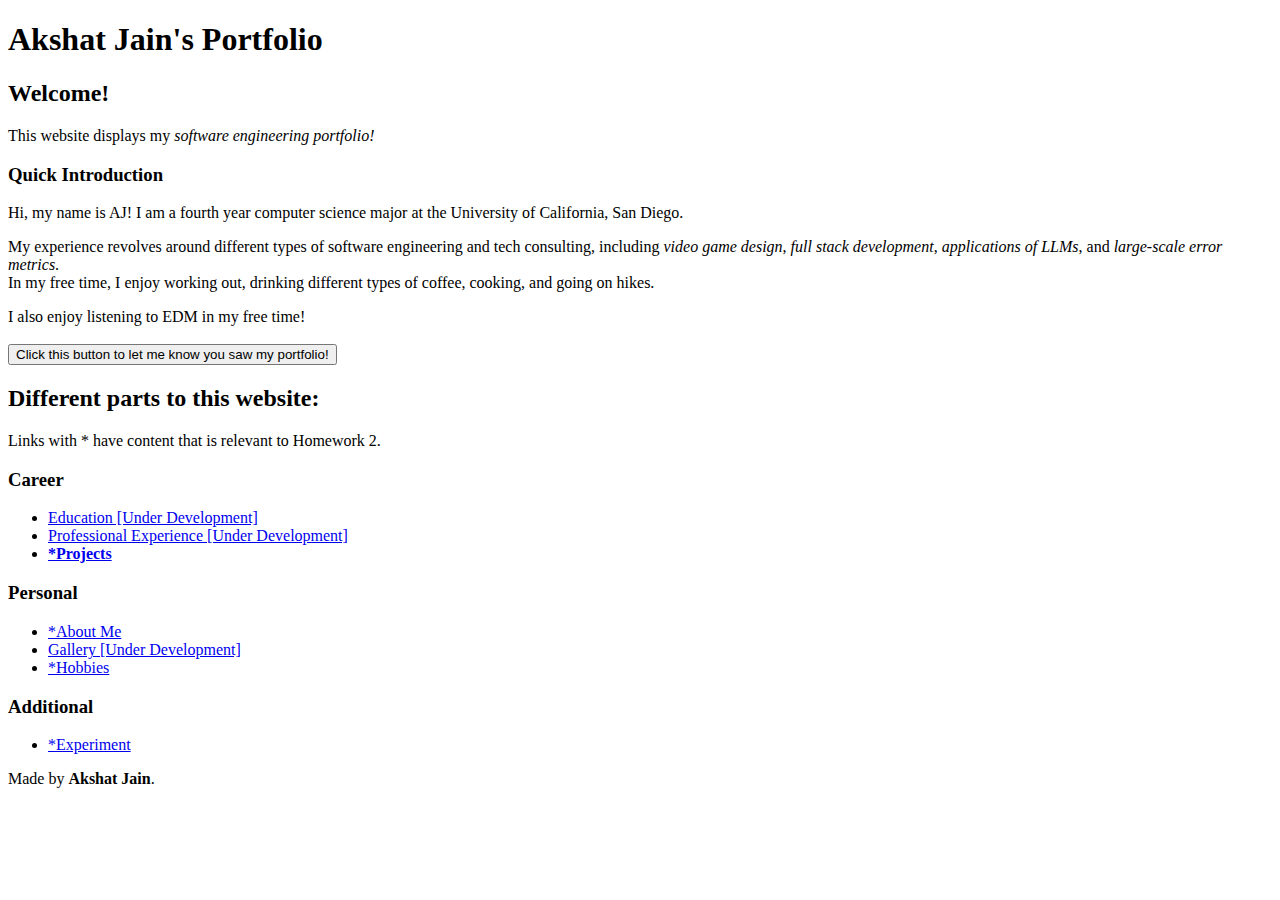
==== index.html @ a20045ee "Importing HW2 Repo to new repo" ====
<!DOCTYPE html>
<html lang="en">
  <head>
    <meta charset="utf-8" />
    <meta
      name="description"
      content="Akshat Jain's software engineering portfolio"
    />
    <meta name="keywords" content="Akshat, Jain, software, engineering" />
    <meta name="author" content="Akshat Jain" />
    <meta name="viewport" content="width=device-width, initial-scale=1.0" />
    <title>Akshat Jain's Portfolio</title>
    <link href="styles/main.css" rel="stylesheet" />
    <script>
      // placeholder for a third-party analytics script, as specified in the rubric.
    </script>
    <style>
      body {
        border: 0px solid black;
      }
    </style>
  </head>
  <body>
    <header>
      <h1>Akshat Jain's Portfolio</h1>
    </header>

    <main>
      <section>
        <hgroup>
          <h2>Welcome!</h2>
          <p>This website displays my <i>software engineering portfolio!</i></p>
        </hgroup>
      </section>

      <section>
        <h3>Quick Introduction</h3>
        <p>
          Hi, my name is AJ! I am a fourth year computer science major at the
          University of California, San Diego.
        </p>
        <p>
          My experience revolves around different types of software engineering
          and tech consulting, including <em>video game design</em>,
          <em>full stack development</em>, <em>applications of LLMs</em>, and
          <em>large-scale error metrics</em>.
          <br />
          In my free time, I enjoy working out, drinking different types of
          coffee, cooking, and going on hikes.
        </p>
        <aside>I also enjoy listening to EDM in my free time!</aside>
        <div>
          <br />
          <button onclick="">
            <!-- no action defined for now-->
            Click this button to let me know you saw my portfolio!
          </button>
        </div>
      </section>

      <div>
        <h2>Different parts to this website:</h2>
        <p>Links with * have content that is relevant to Homework 2.</p>
        <nav>
          <h3>Career</h3>
          <ul>
            <li>
              <a href="/career/education.html">Education [Under Development]</a>
            </li>
            <li>
              <a href="/career/professional.html"
                >Professional Experience [Under Development]</a
              >
            </li>
            <li>
              <a href="/career/projects.html"><strong>*Projects</strong></a>
            </li>
          </ul>
        </nav>

        <nav>
          <h3>Personal</h3>
          <ul>
            <li><a href="personal/about.html">*About Me</a></li>
            <li>
              <a href="personal/gallery.html">Gallery [Under Development]</a>
            </li>
            <li><a href="personal/hobbies.html">*Hobbies</a></li>
          </ul>
        </nav>

        <nav>
          <h3>Additional</h3>
          <ul>
            <li>
              <a href="additional/experiment.html"><span>*Experiment</span></a>
            </li>
          </ul>
        </nav>
      </div>
      <noscript
        >This should only appear if you don't have JavaScript enabled. Which
        does not matter for this part of the assignment anyways :)</noscript
      >
    </main>

    <footer>
      <p>Made by <b>Akshat Jain</b>.</p>
    </footer>
  </body>
</html>
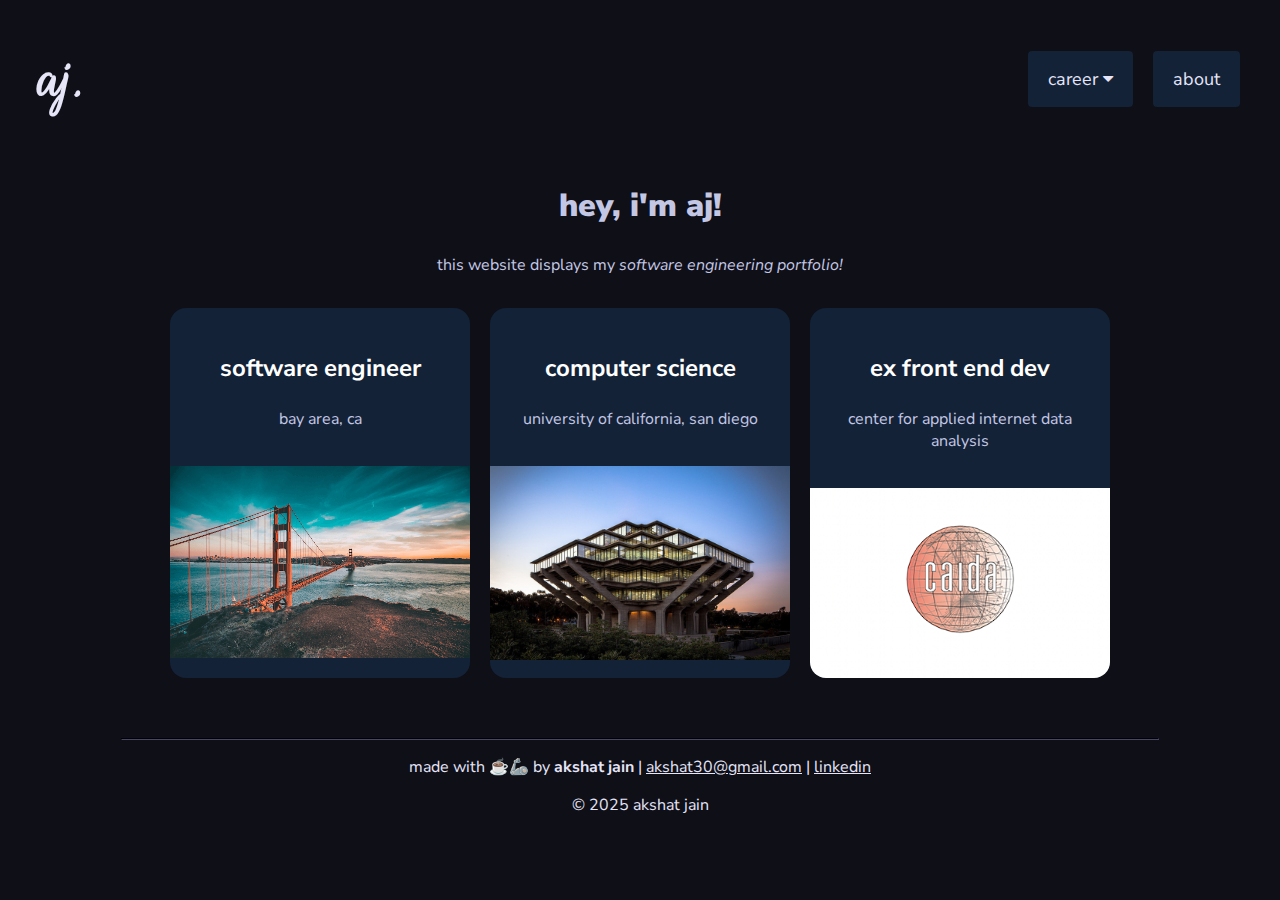
==== commit ed0fab2c: "HW3 CSS changes" ====
--- a/index.html
+++ b/index.html
@@ -1,6 +1,7 @@
 <!DOCTYPE html>
 <html lang="en">
   <head>
+    <!-- standard meta information-->
     <meta charset="utf-8" />
     <meta
       name="description"
@@ -11,101 +12,128 @@
     <meta name="viewport" content="width=device-width, initial-scale=1.0" />
     <title>Akshat Jain's Portfolio</title>
     <link href="styles/main.css" rel="stylesheet" />
-    <script>
-      // placeholder for a third-party analytics script, as specified in the rubric.
-    </script>
-    <style>
-      body {
-        border: 0px solid black;
-      }
-    </style>
+    <link href="styles/index.css" rel="stylesheet" />
+    <!--Font Nunito Sans imported from Google Fonts-->
+    <link
+      href="https://fonts.googleapis.com/css2?family=Nunito+Sans:ital,opsz,wght@0,6..12,200..1000;1,6..12,200..1000&display=swap"
+      rel="stylesheet"
+    />
+    <link
+      href="https://fonts.googleapis.com/css2?family=Rouge+Script&display=swap"
+      rel="stylesheet"
+    />
+    <!--Font Awesome for dropdown carets-->
+    <link
+      rel="stylesheet"
+      href="https://cdnjs.cloudflare.com/ajax/libs/font-awesome/4.7.0/css/font-awesome.min.css"
+    />
   </head>
   <body>
     <header>
-      <h1>Akshat Jain's Portfolio</h1>
+      <h1><a href="/index.html">aj.</a></h1>
+      <nav>
+        <ul>
+          <li>
+            <a href="#">career <i class="fa fa-caret-down"></i></a>
+            <ul>
+              <li>
+                <a href="/career/professional.html">professional</a>
+              </li>
+              <li>
+                <a href="/career/projects.html">projects</a>
+              </li>
+            </ul>
+          </li>
+          <li>
+            <a href="/personal/about.html">about</a>
+          </li>
+        </ul>
+      </nav>
     </header>
 
     <main>
-      <section>
-        <hgroup>
-          <h2>Welcome!</h2>
-          <p>This website displays my <i>software engineering portfolio!</i></p>
-        </hgroup>
+      <section class="main-header">
+        <h2><strong>hey, i'm aj!</strong></h2>
+        <p>this website displays my <em>software engineering portfolio!</em></p>
       </section>
 
-      <section>
-        <h3>Quick Introduction</h3>
-        <p>
-          Hi, my name is AJ! I am a fourth year computer science major at the
-          University of California, San Diego.
-        </p>
-        <p>
-          My experience revolves around different types of software engineering
-          and tech consulting, including <em>video game design</em>,
-          <em>full stack development</em>, <em>applications of LLMs</em>, and
-          <em>large-scale error metrics</em>.
-          <br />
-          In my free time, I enjoy working out, drinking different types of
-          coffee, cooking, and going on hikes.
-        </p>
-        <aside>I also enjoy listening to EDM in my free time!</aside>
-        <div>
-          <br />
-          <button onclick="">
-            <!-- no action defined for now-->
-            Click this button to let me know you saw my portfolio!
-          </button>
-        </div>
+      <!--shrunk the images here using tinypng.com, resource found in class Slack-->
+      <section class="card-container">
+        <article class="main-card">
+          <div class="card-header">
+            <h3>software engineer</h3>
+            <p>bay area, ca</p>
+          </div>
+          <picture>
+            <source
+              media="(max-width: 767px)"
+              srcset="./images/goldengatebridge/small.png"
+            />
+            <source
+              media="(min-width: 768px)"
+              srcset="./images/goldengatebridge/large.png"
+            />
+            <img
+              src="./images/goldengatebridge/large.png"
+              alt="Golden Gate Bridge"
+            />
+          </picture>
+          <!--source: https://unsplash.com/photos/photo-of-golden-gate-bridge-Ji_G7Bu1MoM-->
+        </article>
+
+        <article class="main-card">
+          <div class="card-header">
+            <h3>computer science</h3>
+            <p>university of california, san diego</p>
+          </div>
+          <picture>
+            <source
+              media="(max-width: 767px)"
+              srcset="./images/geisel/geisel-small.png"
+            />
+            <source
+              media="(min-width: 768px)"
+              srcset="./images/geisel/geisel-large.png"
+            />
+            <img
+              src="./images/geisel/geisel-large.png"
+              alt="Geisel Library, UCSD"
+            />
+          </picture>
+          <!--source: https://today.ucsd.edu/story/uc_san_diego_named_14th_best_university_in_world_in_shanghai_jiao_tong_univ-->
+        </article>
+
+        <article class="main-card">
+          <div class="card-header">
+            <h3>ex front end dev</h3>
+            <p>center for applied internet data analysis</p>
+          </div>
+          <picture>
+            <source
+              media="(max-width: 767px)"
+              srcset="./images/caida/caida-small.png"
+            />
+            <source
+              media="(min-width: 768px)"
+              srcset="./images/caida/caida-large.png"
+            />
+            <img src="./images/caida/caida-large.png" alt="CAIDA logo" />
+          </picture>
+          <!--source: https://datanexus.ucsd.edu/research-data/index.html-->
+        </article>
       </section>
-
-      <div>
-        <h2>Different parts to this website:</h2>
-        <p>Links with * have content that is relevant to Homework 2.</p>
-        <nav>
-          <h3>Career</h3>
-          <ul>
-            <li>
-              <a href="/career/education.html">Education [Under Development]</a>
-            </li>
-            <li>
-              <a href="/career/professional.html"
-                >Professional Experience [Under Development]</a
-              >
-            </li>
-            <li>
-              <a href="/career/projects.html"><strong>*Projects</strong></a>
-            </li>
-          </ul>
-        </nav>
-
-        <nav>
-          <h3>Personal</h3>
-          <ul>
-            <li><a href="personal/about.html">*About Me</a></li>
-            <li>
-              <a href="personal/gallery.html">Gallery [Under Development]</a>
-            </li>
-            <li><a href="personal/hobbies.html">*Hobbies</a></li>
-          </ul>
-        </nav>
-
-        <nav>
-          <h3>Additional</h3>
-          <ul>
-            <li>
-              <a href="additional/experiment.html"><span>*Experiment</span></a>
-            </li>
-          </ul>
-        </nav>
-      </div>
-      <noscript
-        >This should only appear if you don't have JavaScript enabled. Which
-        does not matter for this part of the assignment anyways :)</noscript
-      >
     </main>
 
     <footer>
-      <p>Made by <b>Akshat Jain</b>.</p>
+      <hr />
+      <p>
+        made with ☕️🦾 by <strong>akshat jain</strong> |
+        <a href="mailto:akshat30@gmail.com">akshat30@gmail.com</a> |
+        <a href="https://www.linkedin.com/in/akshatja1n/" target="_blank"
+          >linkedin</a
+        >
+      </p>
+      <p>&copy; 2025 akshat jain</p>
     </footer>
   </body>
 </html>
--- a/styles/main.css
+++ b/styles/main.css
@@ -0,0 +1,164 @@
+/* css for all files */
+
+:root {
+  /* my defined colors: */
+  --primary-color: #132237;
+  --background-color: #0f0f17;
+  --text-color: #c3c7e4;
+  --white-color: #e5e5f7;
+  --hover-color: #2a3059;
+  --dropdown-bg: #161a2f;
+  --dropdown-hover: #272c4a;
+  --card-background: #132237;
+
+  /* using color() and color-mix() for some more vibrant colors */
+  --green-accent: color(srgb 0.5 0.7 0);
+  --special-hyperlink: color-mix(in srgb, cyan 60%, white 40%);
+}
+
+/* body, resetting margin, padding and setting colors/structure */
+body {
+  font-family: 'Nunito Sans', sans-serif; /* imported from google fonts */
+  margin: 0;
+  padding: 0;
+  background-color: var(--background-color, black);
+  color: var(--text-color, white);
+  display: flex;
+  flex-direction: column;
+  align-items: center;
+}
+
+/* header content */
+header {
+  width: 100%;
+  background-color: var(--background-color, black);
+  color: var(--white-color, white);
+  padding: 1.25rem 2.5rem;
+  box-sizing: border-box;
+  display: flex;
+  justify-content: space-between;
+  align-items: center;
+}
+
+@keyframes rotate-header-aj {
+  0% {
+    transform: rotate(0deg);
+  }
+  100% {
+    transform: rotate(360deg);
+  }
+}
+
+header h1 a {
+  font-family: 'Rouge Script', serif; /* imported from google fonts, only for the text aj.*/
+  text-decoration: none;
+  font-size: 2em;
+  color: var(--white-color, white);
+  display: inline-block;
+  transition: transform 0.3s ease-in-out;
+}
+
+header h1 a:hover {
+  animation: rotate-header-aj 2s linear infinite;
+}
+
+/* nav, as a part of the header */
+nav {
+  display: flex;
+  justify-content: center;
+}
+
+nav ul {
+  list-style: none;
+  padding: 0;
+  margin: 0;
+  display: flex;
+  gap: 1.25rem;
+}
+
+nav ul li {
+  position: relative;
+  display: inline-block;
+}
+
+nav ul li a {
+  display: block;
+  padding: 1rem 1.25rem;
+  text-decoration: none;
+  font-size: large;
+  background: var(--primary-color, blue);
+  color: var(--white-color, white);
+  border-radius: 0.25rem;
+  transition: background 0.5s ease;
+}
+
+nav ul li a:hover {
+  background: var(--hover-color);
+}
+
+nav ul li ul {
+  display: none;
+  position: absolute;
+  top: 100%;
+  left: 0;
+  margin-top: 2px;
+  background: var(--dropdown-bg, blue);
+  list-style: none;
+  padding: 0;
+  border-radius: 0.25rem;
+}
+
+nav ul li:hover ul {
+  display: block;
+}
+
+nav ul li ul li a {
+  display: block;
+  padding: 0.5rem 1.25rem;
+  color: var(--text-color, white);
+  background: var(--dropdown-bg, blue);
+  width: 7rem;
+}
+
+nav ul li ul li a:hover {
+  background: var(--dropdown-hover, blue);
+}
+
+main {
+  display: grid;
+  grid-template-columns: 1fr;
+  gap: 1rem;
+  width: 100%;
+}
+
+section {
+  padding: 0 2.5rem;
+  border-radius: 0.5rem;
+}
+
+h2 {
+  font-size: 2em;
+}
+
+h3 {
+  font-size: 1.5em;
+}
+
+footer {
+  width: 90%;
+  height: 10dvh;
+  background: var(--background-color, black);
+  color: var(--white-color, white);
+  text-align: center;
+  padding: 0.75rem 0.75rem;
+  margin: 2.5rem 0;
+}
+
+footer hr {
+  width: 90%;
+  border-color: var(--background-color);
+}
+
+footer a {
+  color: var(--white-color, white);
+}
--- a/styles/index.css
+++ b/styles/index.css
@@ -0,0 +1,74 @@
+/* css for index.html */
+
+.main-header {
+  text-align: center;
+}
+
+.main-header h2 {
+  font-size: xx-large;
+}
+
+.card-container {
+  display: flex;
+  justify-content: center;
+  gap: 1.25rem;
+  flex-wrap: wrap;
+  margin: 0 auto;
+}
+
+.main-card {
+  background-color: var(--card-background, blue);
+  border-radius: 1rem;
+  overflow: hidden;
+  width: 25%;
+  text-align: center;
+  transition: transform 0.3s ease-in-out;
+}
+
+.main-card:hover {
+  transform: translateY(-0.25rem);
+}
+
+.card-header {
+  padding: 1.25rem;
+}
+
+.card-header h3 {
+  font-size: 1.5em;
+  font-weight: bold;
+  color: white;
+}
+
+.card-header p {
+  font-size: 1em;
+  color: var(--text-color, white);
+}
+
+.main-card img {
+  width: 100%;
+  height: auto;
+  display: block;
+}
+
+/* phone */
+@media (max-width: 767px) {
+  .card-container {
+    flex-direction: column;
+    align-items: center;
+  }
+
+  .main-card {
+    width: 90%;
+  }
+}
+
+/* ipad */
+@media (min-width: 768px) and (max-width: 1024px) {
+  .card-container {
+    justify-content: space-around;
+  }
+
+  .main-card {
+    width: 45%;
+  }
+}
